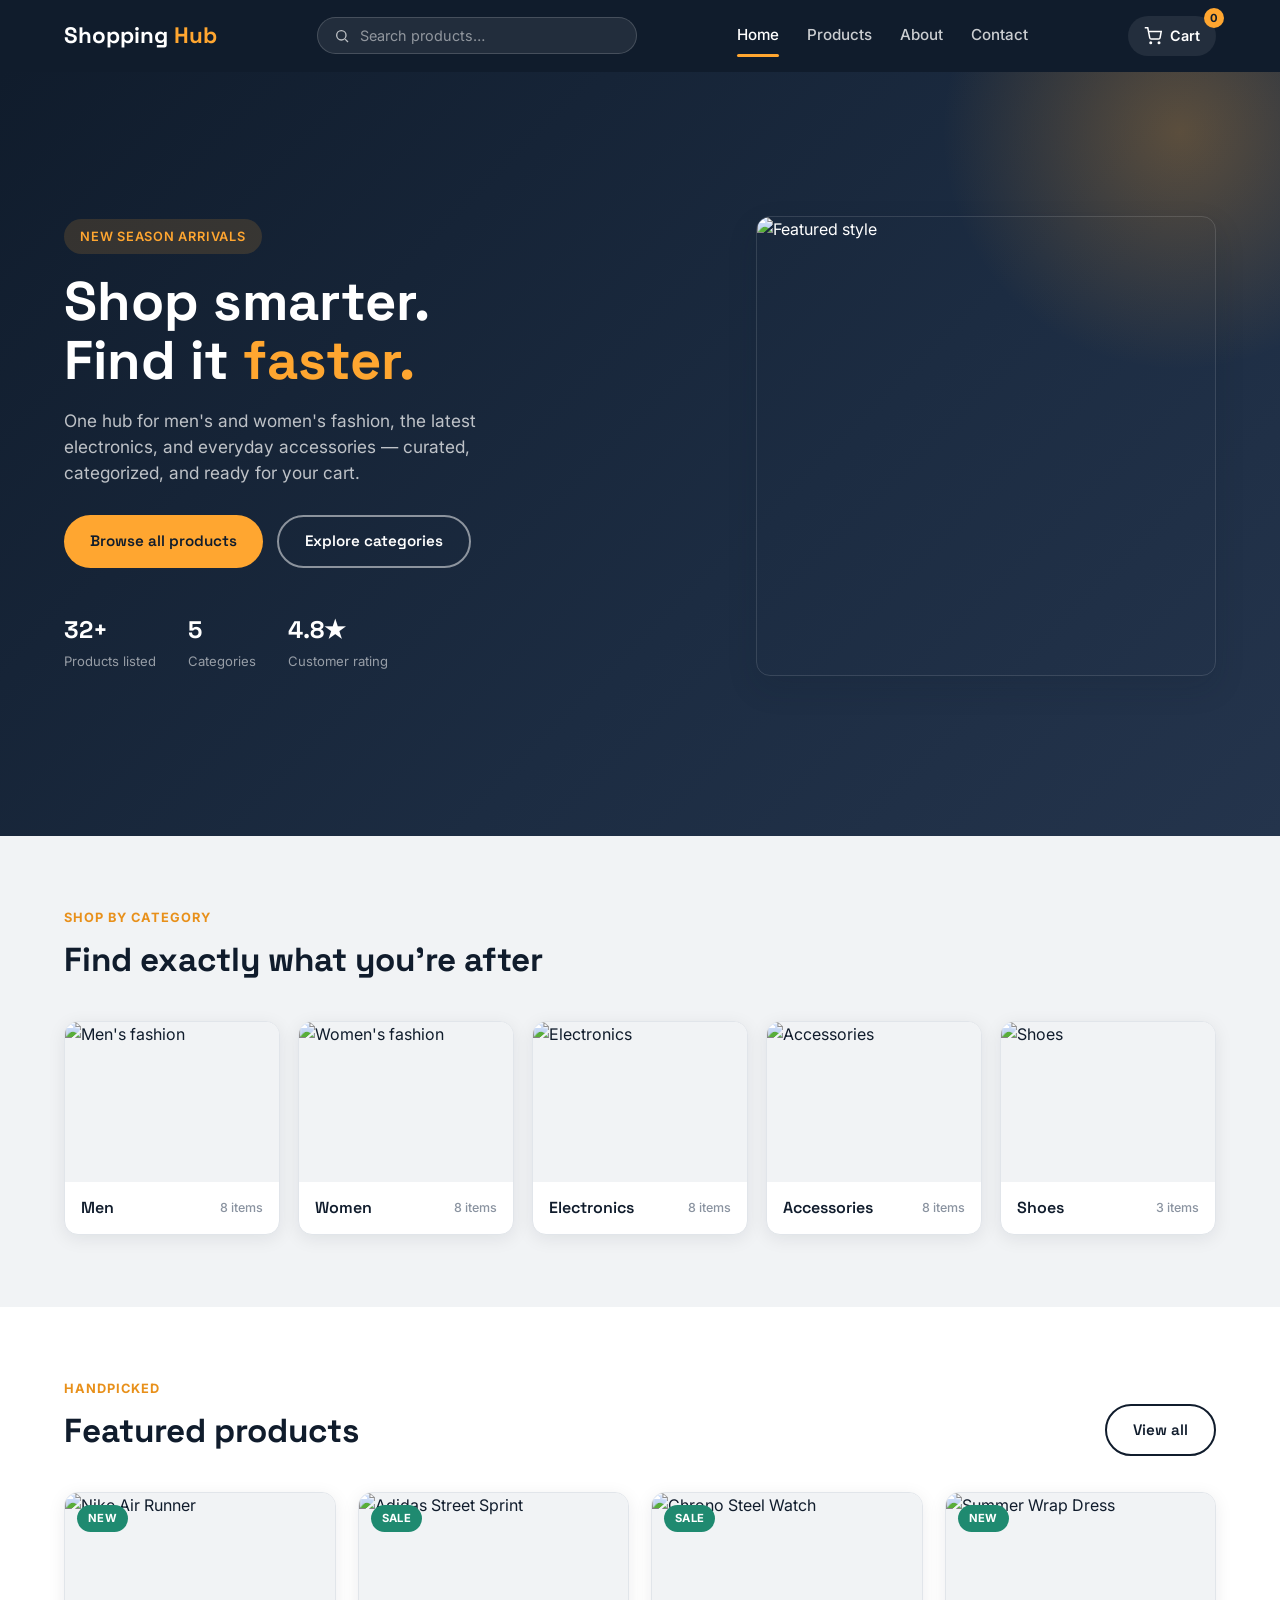
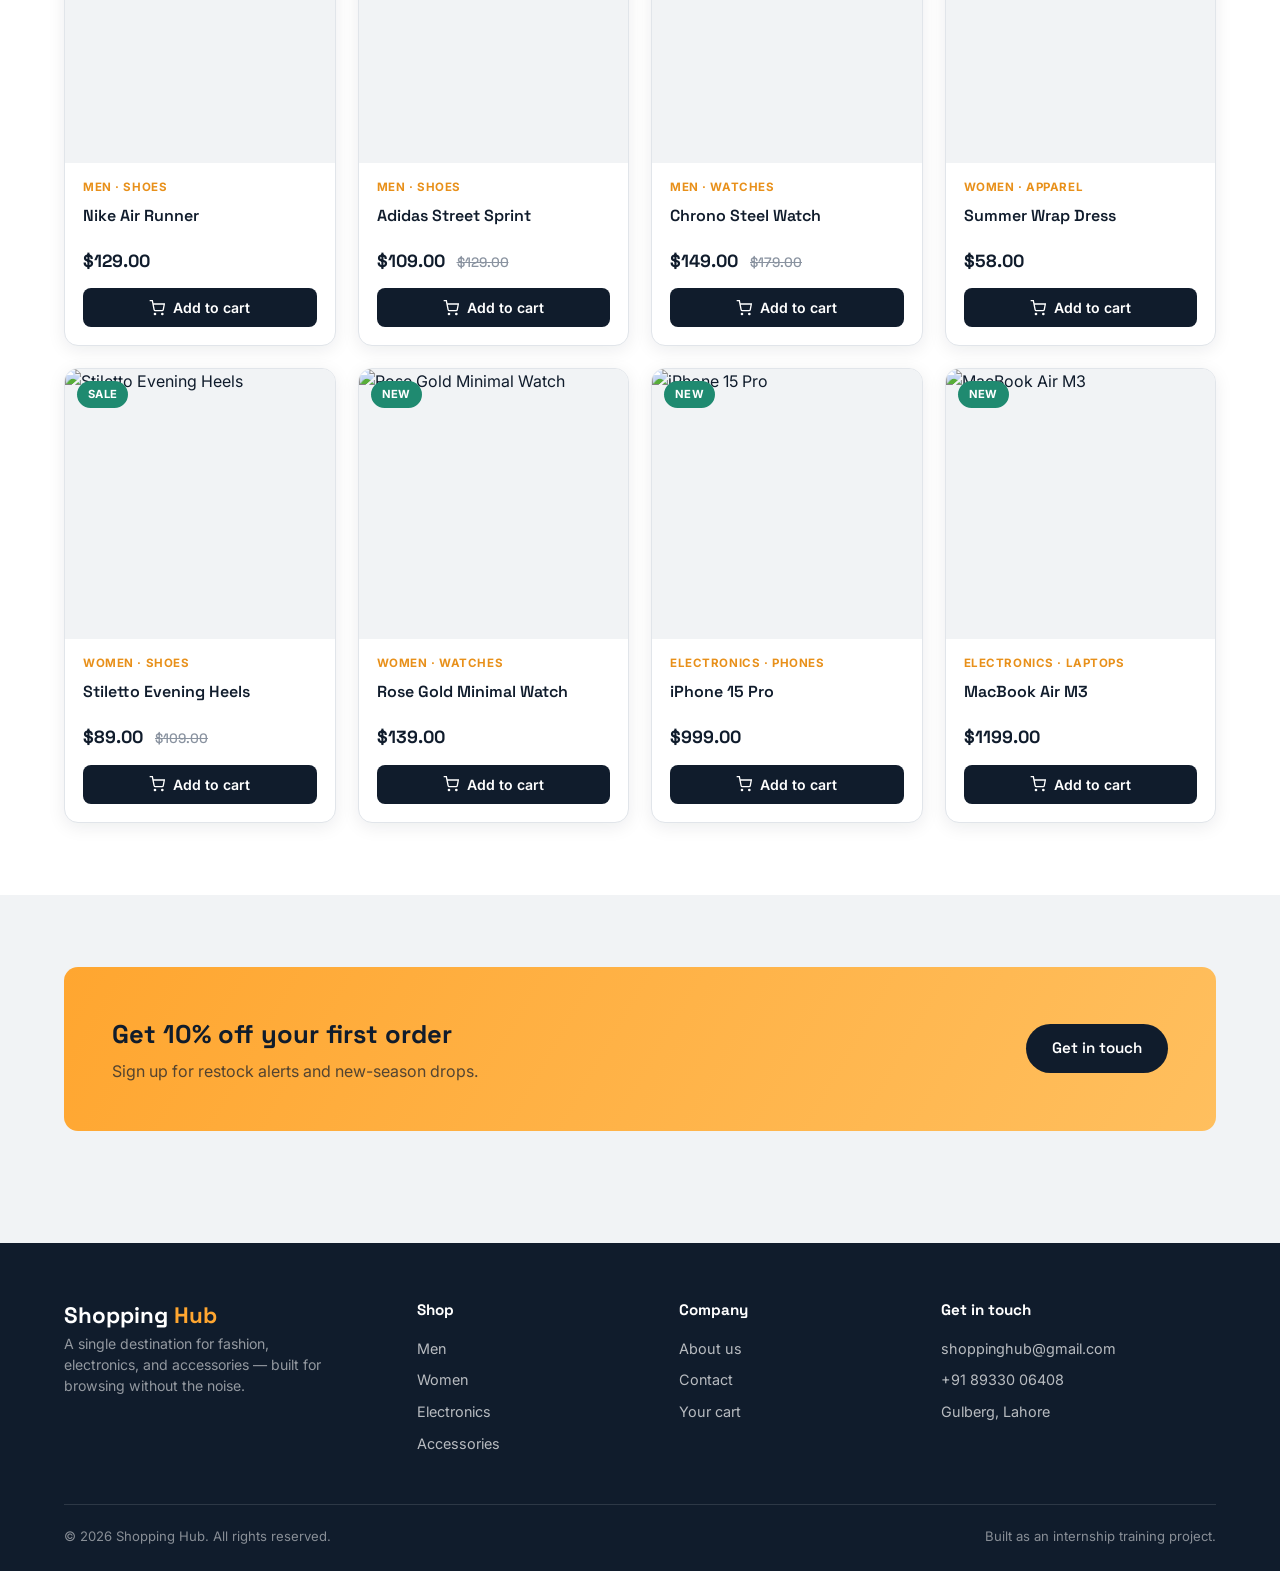
==== index.html @ f4cd49aa "Add files via upload" ====
<!DOCTYPE html>
<html lang="en">
<head>
<meta charset="UTF-8">
<meta name="viewport" content="width=device-width, initial-scale=1.0">
<title>Shopping Hub — Everything you need, in one place</title>
<link rel="stylesheet" href="main.css">
</head>
<body>

<header class="site-header">
  <div class="nav-top container">
    <a href="index.html" class="logo">Shopping<span>Hub</span></a>

    <div class="nav-search">
      <button type="button" id="header-search-btn" aria-label="Search">
        <svg width="16" height="16" viewBox="0 0 24 24" fill="none" stroke="currentColor" stroke-width="2"><circle cx="11" cy="11" r="7"/><path d="m21 21-4.3-4.3"/></svg>
      </button>
      <input type="text" id="header-search" placeholder="Search products…">
    </div>

    <nav class="nav-links js-nav-links">
      <a href="index.html" class="active">Home</a>
      <a href="products.html">Products</a>
      <a href="about.html">About</a>
      <a href="contact.html">Contact</a>
    </nav>

    <div class="nav-actions">
      <a href="cart.html" class="cart-link">
        <svg width="18" height="18" viewBox="0 0 24 24" fill="none" stroke="currentColor" stroke-width="2"><circle cx="9" cy="21" r="1"/><circle cx="20" cy="21" r="1"/><path d="M1 1h4l2.68 13.39a2 2 0 0 0 2 1.61h9.72a2 2 0 0 0 2-1.61L23 6H6"/></svg>
        <span class="cart-text">Cart</span>
        <span class="cart-badge js-cart-count">0</span>
      </a>
      <button class="nav-toggle js-nav-toggle" aria-label="Toggle menu" aria-expanded="false">☰</button>
    </div>
  </div>
</header>

<section class="hero">
  <div class="hero-inner container">
    <div>
      <span class="eyebrow">New season arrivals</span>
      <h1>Shop smarter. <br>Find it <em>faster.</em></h1>
      <p class="lead">One hub for men's and women's fashion, the latest electronics, and everyday accessories — curated, categorized, and ready for your cart.</p>
      <div class="hero-cta">
        <a href="products.html" class="btn btn-primary">Browse all products</a>
        <a href="#categories" class="btn btn-outline" style="border-color:rgba(255,255,255,0.5); color:#fff;">Explore categories</a>
      </div>
      <div class="hero-stats">
        <div><strong>32+</strong><span>Products listed</span></div>
        <div><strong>5</strong><span>Categories</span></div>
        <div><strong>4.8★</strong><span>Customer rating</span></div>
      </div>
    </div>
    <div class="hero-visual">
      <img src="images/hero.jpg" alt="Featured style">
    </div>
  </div>
</section>

<section id="categories">
  <div class="container">
    <div class="section-head">
      <div>
        <span class="tag">Shop by category</span>
        <h2>Find exactly what you're after</h2>
      </div>
    </div>
    <div class="cat-grid">
      <a href="products.html?cat=Men" class="cat-card">
        <div class="cat-img"><img src="images/black-hoodie.jpg" alt="Men's fashion"></div>
        <div class="cat-label">Men <span class="count">8 items</span></div>
      </a>
      <a href="products.html?cat=Women" class="cat-card">
        <div class="cat-img"><img src="images/dress.jpg" alt="Women's fashion"></div>
        <div class="cat-label">Women <span class="count">8 items</span></div>
      </a>
      <a href="products.html?cat=Electronics" class="cat-card">
        <div class="cat-img"><img src="images/macbook.jpg" alt="Electronics"></div>
        <div class="cat-label">Electronics <span class="count">8 items</span></div>
      </a>
      <a href="products.html?cat=Accessories" class="cat-card">
        <div class="cat-img"><img src="images/sunglasses.jpg" alt="Accessories"></div>
        <div class="cat-label">Accessories <span class="count">8 items</span></div>
      </a>
      <a href="products.html?cat=Shoes" class="cat-card">
        <div class="cat-img"><img src="images/heels.jpg" alt="Shoes"></div>
        <div class="cat-label">Shoes <span class="count">3 items</span></div>
      </a>
    </div>
  </div>
</section>

<section class="section-alt">
  <div class="container">
    <div class="section-head">
      <div>
        <span class="tag">Handpicked</span>
        <h2>Featured products</h2>
      </div>
      <a href="products.html" class="btn btn-outline">View all</a>
    </div>
    <div class="product-grid" id="featured-grid"></div>
  </div>
</section>

<section>
  <div class="container">
    <div class="cta-band">
      <div>
        <h2>Get 10% off your first order</h2>
        <p>Sign up for restock alerts and new-season drops.</p>
      </div>
      <a href="contact.html" class="btn btn-dark">Get in touch</a>
    </div>
  </div>
</section>

<footer class="site-footer">
  <div class="container">
    <div class="footer-grid">
      <div class="footer-brand">
        <a href="index.html" class="logo">Shopping<span>Hub</span></a>
        <p>A single destination for fashion, electronics, and accessories — built for browsing without the noise.</p>
      </div>
      <div>
        <h4>Shop</h4>
        <ul>
          <li><a href="products.html?cat=Men">Men</a></li>
          <li><a href="products.html?cat=Women">Women</a></li>
          <li><a href="products.html?cat=Electronics">Electronics</a></li>
          <li><a href="products.html?cat=Accessories">Accessories</a></li>
        </ul>
      </div>
      <div>
        <h4>Company</h4>
        <ul>
          <li><a href="about.html">About us</a></li>
          <li><a href="contact.html">Contact</a></li>
          <li><a href="cart.html">Your cart</a></li>
        </ul>
      </div>
      <div>
        <h4>Get in touch</h4>
        <ul>
          <li>shoppinghub@gmail.com</li>
          <li>+91 89330 06408</li>
          <li>Gulberg, Lahore</li>
        </ul>
      </div>
    </div>
    <div class="footer-bottom">
      <span>© 2026 Shopping Hub. All rights reserved.</span>
      <span>Built as an internship training project.</span>
    </div>
  </div>
</footer>

<script src="main.js"></script>
</body>
</html>
---- main.css ----
/* Shopping Hub - main stylesheet
   Theme: Navy + Amber */

@import url('https://fonts.googleapis.com/css2?family=Space+Grotesk:wght@500;600;700&family=Inter:wght@400;500;600;700&display=swap');

:root{
  /* Color tokens */
  --ink:        #101C2C;
  --ink-soft:   #1C2C42;
  --amber:      #FFA630;
  --amber-dark: #E8901A;
  --emerald:    #1F8A70;
  --paper:      #F1F3F5;
  --card:       #FFFFFF;
  --slate:      #5B6472;
  --slate-light:#8A93A0;
  --line:       #E1E5EA;
  --danger:     #E14848;

  /* Type */
  --font-display: 'Space Grotesk', sans-serif;
  --font-body: 'Inter', sans-serif;

  /* Layout */
  --radius: 14px;
  --radius-sm: 8px;
  --shadow: 0 4px 18px rgba(16, 28, 44, 0.08);
  --shadow-lift: 0 12px 30px rgba(16, 28, 44, 0.14);
  --maxw: 1200px;
}

*, *::before, *::after{ box-sizing: border-box; }

html{ scroll-behavior: smooth; }
html, body{ overflow-x: hidden; width: 100%; }

body{
  margin: 0;
  font-family: var(--font-body);
  background: var(--paper);
  color: var(--ink);
  line-height: 1.5;
  -webkit-font-smoothing: antialiased;
}

img{ max-width: 100%; display: block; }
a{ text-decoration: none; color: inherit; }
ul{ list-style: none; margin: 0; padding: 0; }
button{ font-family: inherit; cursor: pointer; }

.container{
  max-width: var(--maxw);
  margin: 0 auto;
  padding: 0 24px;
}

h1, h2, h3, h4{
  font-family: var(--font-display);
  font-weight: 700;
  margin: 0 0 12px;
  color: var(--ink);
}

p{ margin: 0 0 12px; color: var(--slate); }

:focus-visible{
  outline: 3px solid var(--amber);
  outline-offset: 2px;
}

@media (prefers-reduced-motion: reduce){
  *{ animation: none !important; transition: none !important; }
}

/* Buttons */
.btn{
  display: inline-flex;
  align-items: center;
  justify-content: center;
  gap: 8px;
  padding: 13px 26px;
  border-radius: 999px;
  border: none;
  font-family: var(--font-display);
  font-weight: 600;
  font-size: 0.95rem;
  transition: transform 0.15s ease, box-shadow 0.15s ease, background 0.15s ease;
}
.btn-primary{ background: var(--amber); color: var(--ink); }
.btn-primary:hover{ background: var(--amber-dark); transform: translateY(-2px); box-shadow: var(--shadow-lift); }
.btn-dark{ background: var(--ink); color: #fff; }
.btn-dark:hover{ background: var(--ink-soft); transform: translateY(-2px); box-shadow: var(--shadow-lift); }
.btn-outline{ background: transparent; border: 2px solid var(--ink); color: var(--ink); }
.btn-outline:hover{ background: var(--ink); color: #fff; }
.btn-block{ width: 100%; }
.btn:disabled{ opacity: 0.5; cursor: not-allowed; transform: none !important; }

/* Header / nav */
.site-header{ position: sticky; top: 0; z-index: 100; background: var(--ink); color: #fff; }
.nav-top{ display: flex; align-items: center; justify-content: space-between; padding: 16px 24px; gap: 24px; }
.logo{ font-family: var(--font-display); font-weight: 700; font-size: 1.4rem; color: #fff; display: flex; align-items: center; gap: 6px; white-space: nowrap; }
.logo span{ color: var(--amber); }

.nav-links{ display: flex; gap: 28px; font-weight: 500; font-size: 0.95rem; }
.nav-links a{ color: rgba(255,255,255,0.78); position: relative; padding: 4px 0; transition: color 0.15s ease; }
.nav-links a:hover, .nav-links a.active{ color: #fff; }
.nav-links a.active::after{ content: ''; position: absolute; left: 0; right: 0; bottom: -6px; height: 3px; border-radius: 3px; background: var(--amber); }

.nav-search{ display: flex; align-items: center; background: rgba(255,255,255,0.08); border: 1px solid rgba(255,255,255,0.16); border-radius: 999px; padding: 8px 16px; gap: 8px; flex: 1; max-width: 320px; }
.nav-search input{ background: transparent; border: none; outline: none; color: #fff; font-family: var(--font-body); font-size: 0.9rem; width: 100%; }
.nav-search input::placeholder{ color: rgba(255,255,255,0.5); }
.nav-search svg{ flex-shrink: 0; opacity: 0.7; }
.nav-search button{ background: none; border: none; padding: 0; display: flex; align-items: center; color: #fff; transition: opacity 0.15s ease; }
.nav-search button:hover svg{ opacity: 1; }
.nav-search button:hover{ opacity: 1; }

.nav-actions{ display: flex; align-items: center; gap: 18px; }
.cart-link{ position: relative; display: flex; align-items: center; gap: 8px; background: rgba(255,255,255,0.08); padding: 9px 16px; border-radius: 999px; font-weight: 600; font-size: 0.9rem; transition: background 0.15s ease; }
.cart-link:hover{ background: rgba(255,255,255,0.16); }
.cart-badge{ position: absolute; top: -8px; right: -8px; background: var(--amber); color: var(--ink); font-size: 0.7rem; font-weight: 700; min-width: 20px; height: 20px; border-radius: 999px; display: flex; align-items: center; justify-content: center; padding: 0 4px; transition: transform 0.25s cubic-bezier(.34,1.56,.64,1); }
.cart-badge.bump{ animation: bump 0.4s ease; }
@keyframes bump{ 0%{ transform: scale(1); } 35%{ transform: scale(1.5); } 100%{ transform: scale(1); } }

.nav-toggle{ display: none; background: transparent; border: none; color: #fff; font-size: 1.6rem; }

/* Hero */
.hero{
  background: linear-gradient(135deg, var(--ink) 0%, var(--ink-soft) 60%, #24344c 100%);
  color: #fff;
  position: relative;
  overflow: hidden;
}
.hero::before{ content: ''; position: absolute; width: 480px; height: 480px; background: radial-gradient(circle, rgba(255,166,48,0.28) 0%, transparent 70%); top: -180px; right: -140px; }
.hero-inner{ display: grid; grid-template-columns: 1.1fr 0.9fr; align-items: center; gap: 48px; padding: 72px 24px 88px; position: relative; z-index: 1; }
.eyebrow{ display: inline-flex; align-items: center; gap: 8px; background: rgba(255,166,48,0.15); color: var(--amber); font-weight: 600; font-size: 0.8rem; letter-spacing: 0.06em; text-transform: uppercase; padding: 8px 16px; border-radius: 999px; margin-bottom: 18px; }
.hero h1{ color: #fff; font-size: clamp(2.2rem, 4.4vw, 3.4rem); line-height: 1.08; margin-bottom: 18px; }
.hero h1 em{ font-style: normal; color: var(--amber); }
.hero p.lead{ color: rgba(255,255,255,0.72); font-size: 1.08rem; max-width: 480px; margin-bottom: 30px; }
.hero-cta{ display: flex; gap: 14px; flex-wrap: wrap; }

.hero-stats{ display: flex; gap: 32px; margin-top: 44px; flex-wrap: wrap; }
.hero-stats div strong{ display: block; font-family: var(--font-display); font-size: 1.5rem; color: #fff; }
.hero-stats div span{ font-size: 0.82rem; color: rgba(255,255,255,0.55); }

.hero-visual{ position: relative; width: 100%; max-width: 460px; max-height: 460px; aspect-ratio: 1/1; margin-left: auto; border-radius: var(--radius); overflow: hidden; border: 1px solid rgba(255,255,255,0.12); box-shadow: var(--shadow-lift); }
.hero-visual img{ width: 100%; height: 100%; object-fit: cover; object-position: top center; }

/* Category pills */
.category-pills{ display: flex; gap: 10px; flex-wrap: wrap; position: relative; }
.pill{ padding: 10px 20px; border-radius: 999px; border: 2px solid var(--line); background: var(--card); font-weight: 600; font-size: 0.9rem; color: var(--slate); transition: all 0.18s ease; }
.pill:hover{ border-color: var(--amber); color: var(--ink); }
.pill.active{ background: var(--ink); border-color: var(--ink); color: #fff; }

/* Sections */
section{ padding: 72px 0; }
.section-head{ display: flex; align-items: flex-end; justify-content: space-between; gap: 24px; margin-bottom: 36px; flex-wrap: wrap; }
.section-head .tag{ color: var(--amber-dark); font-weight: 700; font-size: 0.8rem; letter-spacing: 0.08em; text-transform: uppercase; display: block; margin-bottom: 8px; }
.section-head h2{ margin: 0; font-size: clamp(1.6rem, 2.6vw, 2.1rem); }
.section-alt{ background: var(--card); }

/* Category tiles (home) */
.cat-grid{ display: grid; grid-template-columns: repeat(5, 1fr); gap: 18px; }
.cat-card{ background: var(--card); border-radius: var(--radius); overflow: hidden; box-shadow: var(--shadow); transition: transform 0.2s ease, box-shadow 0.2s ease; border: 1px solid var(--line); }
.cat-card:hover{ transform: translateY(-6px); box-shadow: var(--shadow-lift); }
.cat-card .cat-img{ aspect-ratio: 4/3; overflow: hidden; background: var(--paper); }
.cat-card .cat-img img{ width: 100%; height: 100%; object-fit: cover; transition: transform 0.4s ease; }
.cat-card:hover .cat-img img{ transform: scale(1.06); }
.cat-card .cat-label{ padding: 14px 16px; display: flex; align-items: center; justify-content: space-between; font-family: var(--font-display); font-weight: 600; }
.cat-card .cat-label .count{ font-family: var(--font-body); font-size: 0.78rem; color: var(--slate-light); font-weight: 500; }

/* Product grid & cards */
.product-grid{ display: grid; grid-template-columns: repeat(4, 1fr); gap: 22px; }
.product-card{ background: var(--card); border-radius: var(--radius); overflow: hidden; border: 1px solid var(--line); box-shadow: var(--shadow); transition: transform 0.2s ease, box-shadow 0.2s ease; display: flex; flex-direction: column; position: relative; }
.product-card::after{
  content: '';
  position: absolute;
  top: 0; left: -60%;
  width: 40%; height: 100%;
  background: linear-gradient(115deg, transparent 0%, rgba(255,255,255,0.55) 50%, transparent 100%);
  transform: skewX(-20deg);
  pointer-events: none;
  opacity: 0;
  z-index: 2;
}
.product-card:hover::after{ opacity: 1; animation: shine-sweep 0.9s ease forwards; }
@keyframes shine-sweep{ from{ left: -60%; } to{ left: 130%; } }
.product-card:hover{ transform: translateY(-5px); box-shadow: var(--shadow-lift); }
.product-card:active{ transform: translateY(-2px) scale(0.99); box-shadow: 0 0 0 3px rgba(255,166,48,0.35), var(--shadow-lift); }

.product-thumb{ position: relative; aspect-ratio: 1/1; background: var(--paper); overflow: hidden; }
.product-thumb img{ width: 100%; height: 100%; object-fit: cover; transition: transform 0.4s ease; }
.product-card:hover .product-thumb img{ transform: scale(1.07); }
.product-badge{ position: absolute; top: 12px; left: 12px; background: var(--emerald); color: #fff; font-size: 0.7rem; font-weight: 700; padding: 5px 11px; border-radius: 999px; text-transform: uppercase; letter-spacing: 0.03em; }
.product-info{ padding: 16px 18px 18px; display: flex; flex-direction: column; gap: 8px; flex: 1; }
.product-cat{ font-size: 0.72rem; font-weight: 700; color: var(--amber-dark); text-transform: uppercase; letter-spacing: 0.05em; }
.product-name{ font-family: var(--font-display); font-weight: 600; font-size: 1rem; color: var(--ink); }
.product-price{ font-family: var(--font-display); font-weight: 700; font-size: 1.1rem; color: var(--ink); margin-top: auto; }
.product-price .old{ font-size: 0.85rem; color: var(--slate-light); text-decoration: line-through; font-weight: 500; margin-left: 8px; }

.add-cart-btn{ margin-top: 6px; width: 100%; background: var(--ink); color: #fff; padding: 11px; border-radius: var(--radius-sm); border: none; font-weight: 600; font-size: 0.88rem; display: flex; align-items: center; justify-content: center; gap: 8px; transition: background 0.15s ease, transform 0.15s ease; }
.add-cart-btn:hover{ background: var(--amber); color: var(--ink); }
.add-cart-btn:active{ transform: scale(0.97); }
.add-cart-btn.added{
  background: var(--emerald);
  color: #fff;
  box-shadow: 0 0 0 4px rgba(31,138,112,0.25), 0 0 14px rgba(31,138,112,0.55);
  animation: added-pop 0.4s ease;
}
@keyframes added-pop{ 0%{ transform: scale(1); } 40%{ transform: scale(1.06); } 100%{ transform: scale(1); } }

.no-results{ grid-column: 1 / -1; text-align: center; padding: 60px 20px; color: var(--slate); }
.no-results strong{ display: block; font-family: var(--font-display); font-size: 1.2rem; color: var(--ink); margin-bottom: 6px; }

/* Product toolbar */
.product-toolbar{ display: flex; align-items: center; justify-content: space-between; gap: 20px; flex-wrap: wrap; margin-bottom: 28px; }
.results-count{ color: var(--slate); font-size: 0.9rem; }
.results-count strong{ color: var(--ink); }
.sort-select{ padding: 10px 16px; border-radius: var(--radius-sm); border: 1px solid var(--line); background: var(--card); font-family: var(--font-body); font-size: 0.88rem; color: var(--ink); }

/* About page */
.about-hero{ background: var(--ink); color: #fff; padding: 64px 0; text-align: center; }
.about-hero h1{ color: #fff; }
.about-hero p{ color: rgba(255,255,255,0.7); max-width: 560px; margin: 0 auto; }
.value-grid{ display: grid; grid-template-columns: repeat(3, 1fr); gap: 24px; }
.value-card{ background: var(--card); border: 1px solid var(--line); border-radius: var(--radius); padding: 28px; }
.value-card .icon{ width: 46px; height: 46px; border-radius: 12px; background: rgba(255,166,48,0.15); color: var(--amber-dark); display: flex; align-items: center; justify-content: center; font-size: 1.3rem; margin-bottom: 16px; }
.story-block{ display: grid; grid-template-columns: 1fr 1fr; gap: 48px; align-items: center; }
.story-block img{ border-radius: var(--radius); box-shadow: var(--shadow); }

.story-milestones{ display: grid; grid-template-columns: repeat(3, 1fr); gap: 18px; margin-top: 48px; padding-top: 40px; border-top: 1px solid var(--line); }
.milestone{ text-align: center; }
.milestone strong{ display: block; font-family: var(--font-display); font-size: 2rem; color: var(--amber-dark); margin-bottom: 6px; }
.milestone span{ font-size: 0.86rem; color: var(--slate); }

/* Contact page */
.contact-wrap{ display: grid; grid-template-columns: 0.9fr 1.1fr; gap: 40px; }
.contact-info{ background: var(--ink); color: #fff; border-radius: var(--radius); padding: 40px 32px; }
.contact-info h3{ color: #fff; }
.contact-info p{ color: rgba(255,255,255,0.68); }
.contact-item{ display: flex; gap: 14px; align-items: flex-start; margin-bottom: 22px; }
.contact-item .ico{ width: 40px; height: 40px; border-radius: 10px; background: rgba(255,166,48,0.16); color: var(--amber); display: flex; align-items: center; justify-content: center; flex-shrink: 0; }
.contact-item strong{ display: block; font-family: var(--font-display); }
.contact-item span{ color: rgba(255,255,255,0.68); font-size: 0.92rem; }

.contact-form{ background: var(--card); border-radius: var(--radius); border: 1px solid var(--line); padding: 36px; }
.form-row{ display: grid; grid-template-columns: 1fr 1fr; gap: 18px; }
.field{ margin-bottom: 18px; }
.field label{ display: block; font-weight: 600; font-size: 0.88rem; margin-bottom: 7px; color: var(--ink); }
.field input, .field textarea, .field select{ width: 100%; padding: 12px 14px; border-radius: var(--radius-sm); border: 1.5px solid var(--line); font-family: var(--font-body); font-size: 0.94rem; background: var(--paper); transition: border-color 0.15s ease; }
.field input:focus, .field textarea:focus, .field select:focus{ border-color: var(--amber); outline: none; background: #fff; }
.field textarea{ resize: vertical; min-height: 120px; }
.field.error input, .field.error textarea{ border-color: var(--danger); }
.field .error-msg{ color: var(--danger); font-size: 0.78rem; margin-top: 5px; display: none; }
.field.error .error-msg{ display: block; }
.form-success{ display: none; background: rgba(31,138,112,0.1); border: 1.5px solid var(--emerald); color: var(--emerald); padding: 16px 18px; border-radius: var(--radius-sm); font-weight: 600; margin-bottom: 18px; align-items: center; gap: 10px; }
.form-success.show{ display: flex; }

/* Cart page */
.cart-layout{ display: grid; grid-template-columns: 1fr 340px; gap: 32px; align-items: start; }
.cart-items{ background: var(--card); border-radius: var(--radius); border: 1px solid var(--line); overflow: hidden; }
.cart-row{ display: grid; grid-template-columns: 80px 1fr auto auto auto; gap: 18px; align-items: center; padding: 18px 22px; border-bottom: 1px solid var(--line); }
.cart-row:last-child{ border-bottom: none; }
.cart-row img{ width: 80px; height: 80px; object-fit: cover; border-radius: var(--radius-sm); background: var(--paper); }
.cart-row .item-name{ font-family: var(--font-display); font-weight: 600; }
.cart-row .item-cat{ font-size: 0.78rem; color: var(--slate-light); text-transform: uppercase; }
.qty-control{ display: flex; align-items: center; border: 1.5px solid var(--line); border-radius: 999px; overflow: hidden; }
.qty-control button{ width: 30px; height: 30px; background: var(--paper); border: none; font-weight: 700; color: var(--ink); }
.qty-control button:hover{ background: var(--amber); }
.qty-control span{ width: 32px; text-align: center; font-weight: 600; }
.remove-btn{ background: none; border: none; color: var(--danger); font-size: 0.82rem; font-weight: 600; }
.remove-btn:hover{ text-decoration: underline; }
.item-total{ font-family: var(--font-display); font-weight: 700; }

.cart-summary{ background: var(--ink); color: #fff; border-radius: var(--radius); padding: 28px; position: sticky; top: 100px; }
.cart-summary h3{ color: #fff; }
.summary-row{ display: flex; justify-content: space-between; padding: 10px 0; color: rgba(255,255,255,0.78); font-size: 0.92rem; border-bottom: 1px solid rgba(255,255,255,0.12); }
.summary-row.total{ color: #fff; font-weight: 700; font-size: 1.15rem; font-family: var(--font-display); border-bottom: none; padding-top: 16px; }
.empty-cart{ text-align: center; padding: 90px 20px; background: var(--card); border-radius: var(--radius); border: 1px solid var(--line); }
.empty-cart .icon{ font-size: 3rem; margin-bottom: 14px; }

/* CTA band */
.cta-band{ background: linear-gradient(120deg, var(--amber) 0%, #ffbf5e 100%); border-radius: var(--radius); padding: 48px; display: flex; align-items: center; justify-content: space-between; gap: 24px; flex-wrap: wrap; }
.cta-band h2{ margin: 0; font-size: 1.6rem; }
.cta-band p{ color: rgba(16,28,44,0.72); margin: 6px 0 0; }

/* Footer */
.site-footer{ background: var(--ink); color: rgba(255,255,255,0.7); padding: 56px 0 24px; margin-top: 40px; }
.footer-grid{ display: grid; grid-template-columns: 1.4fr 1fr 1fr 1.2fr; gap: 32px; margin-bottom: 40px; }
.footer-grid h4{ color: #fff; font-size: 0.95rem; margin-bottom: 16px; }
.footer-grid ul li{ margin-bottom: 10px; font-size: 0.9rem; }
.footer-grid ul li a:hover{ color: var(--amber); }
.footer-brand p{ color: rgba(255,255,255,0.55); font-size: 0.88rem; max-width: 280px; }
.footer-bottom{ border-top: 1px solid rgba(255,255,255,0.12); padding-top: 22px; display: flex; justify-content: space-between; font-size: 0.82rem; color: rgba(255,255,255,0.5); flex-wrap: wrap; gap: 10px; }

/* Toast */
.toast{ position: fixed; bottom: 28px; right: 28px; background: var(--ink); color: #fff; padding: 16px 22px; border-radius: var(--radius-sm); box-shadow: var(--shadow-lift); display: flex; align-items: center; gap: 12px; transform: translateY(20px); opacity: 0; pointer-events: none; transition: all 0.3s ease; z-index: 200; font-size: 0.92rem; font-weight: 500; }
.toast.show{ transform: translateY(0); opacity: 1; }
.toast .dot{ width: 10px; height: 10px; border-radius: 50%; background: var(--emerald); flex-shrink: 0; }

/* Page header / breadcrumb */
.page-head{ background: var(--card); border-bottom: 1px solid var(--line); padding: 20px 0; }
.page-head .crumb{ font-size: 0.85rem; color: var(--slate); }
.page-head .crumb strong{ color: var(--ink); }

/* Responsive */
@media (max-width: 1080px){
  .cat-grid{ grid-template-columns: repeat(3, 1fr); }
  .product-grid{ grid-template-columns: repeat(3, 1fr); }
  .footer-grid{ grid-template-columns: 1fr 1fr; }
}

@media (max-width: 900px){
  .nav-search{ display: none; }
  .nav-links{ position: absolute; top: 100%; left: 0; right: 0; background: var(--ink); flex-direction: column; gap: 0; padding: 8px 24px 18px; display: none; }
  .nav-links.open{ display: flex; }
  .nav-links a{ padding: 12px 0; border-bottom: 1px solid rgba(255,255,255,0.08); }
  .nav-links a.active::after{ display: none; }
  .nav-toggle{ display: block; }

  .nav-top{ padding: 14px 16px; flex-wrap: wrap; gap: 12px; }
  .logo{ font-size: 1.2rem; }
  .container{ padding: 0 16px; }
  section{ padding: 48px 0; }

  .hero-inner{ grid-template-columns: 1fr; padding: 48px 24px 56px; }
  .hero-visual{ order: -1; max-width: 100%; max-height: 320px; aspect-ratio: 16/9; margin-left: 0; }

  .story-block{ grid-template-columns: 1fr; }
  .story-milestones{ grid-template-columns: 1fr 1fr; }
  .story-block img{ order: -1; }

  .contact-wrap{ grid-template-columns: 1fr; }
  .contact-form{ padding: 24px 20px; }
  .contact-info{ padding: 28px 22px; }

  .cart-layout{ grid-template-columns: 1fr; }
  .cart-summary{ position: static; }

  .value-grid{ grid-template-columns: 1fr 1fr; }
  .product-toolbar{ flex-direction: column; align-items: stretch; }
  .sort-select{ width: 100%; }
  .cta-band{ padding: 32px 24px; }
}

@media (max-width: 680px){
  .cat-grid{ grid-template-columns: 1fr 1fr; }
  .product-grid{ grid-template-columns: 1fr 1fr; }
  .form-row{ grid-template-columns: 1fr; }
  .value-grid{ grid-template-columns: 1fr; }
  .footer-grid{ grid-template-columns: 1fr 1fr; }
  .cta-band{ flex-direction: column; text-align: center; }
  .cart-row{ grid-template-columns: 60px 1fr; grid-template-areas: "img name" "img qty" "img total"; }
  .cart-row img{ grid-area: img; width: 60px; height: 60px; }
  .cart-row .item-details{ grid-area: name; }
  .cart-row .qty-control{ grid-area: qty; }
  .cart-row .item-total{ grid-area: total; }
}

@media (max-width: 560px){
  .hero-inner{ padding: 40px 16px 44px; }
  .hero h1{ font-size: 1.9rem; }
  .hero-visual{ max-height: 240px; aspect-ratio: 4/3; }
  .cart-summary{ padding: 22px; }
  .about-hero{ padding: 44px 0; }
}

@media (max-width: 480px){
  .cat-grid{ grid-template-columns: 1fr 1fr; gap: 12px; }
  .product-grid{ grid-template-columns: 1fr 1fr; gap: 14px; }
  .hero-stats{ gap: 20px; }
  .footer-grid{ grid-template-columns: 1fr; }
  .footer-bottom{ flex-direction: column; text-align: center; }
}

@media (max-width: 380px){
  .cat-grid{ grid-template-columns: 1fr; }
  .product-grid{ grid-template-columns: 1fr; }
  .hero-stats{ flex-direction: column; gap: 12px; }
  .nav-actions{ gap: 10px; }
  .cart-link .cart-text{ display: none; }
}
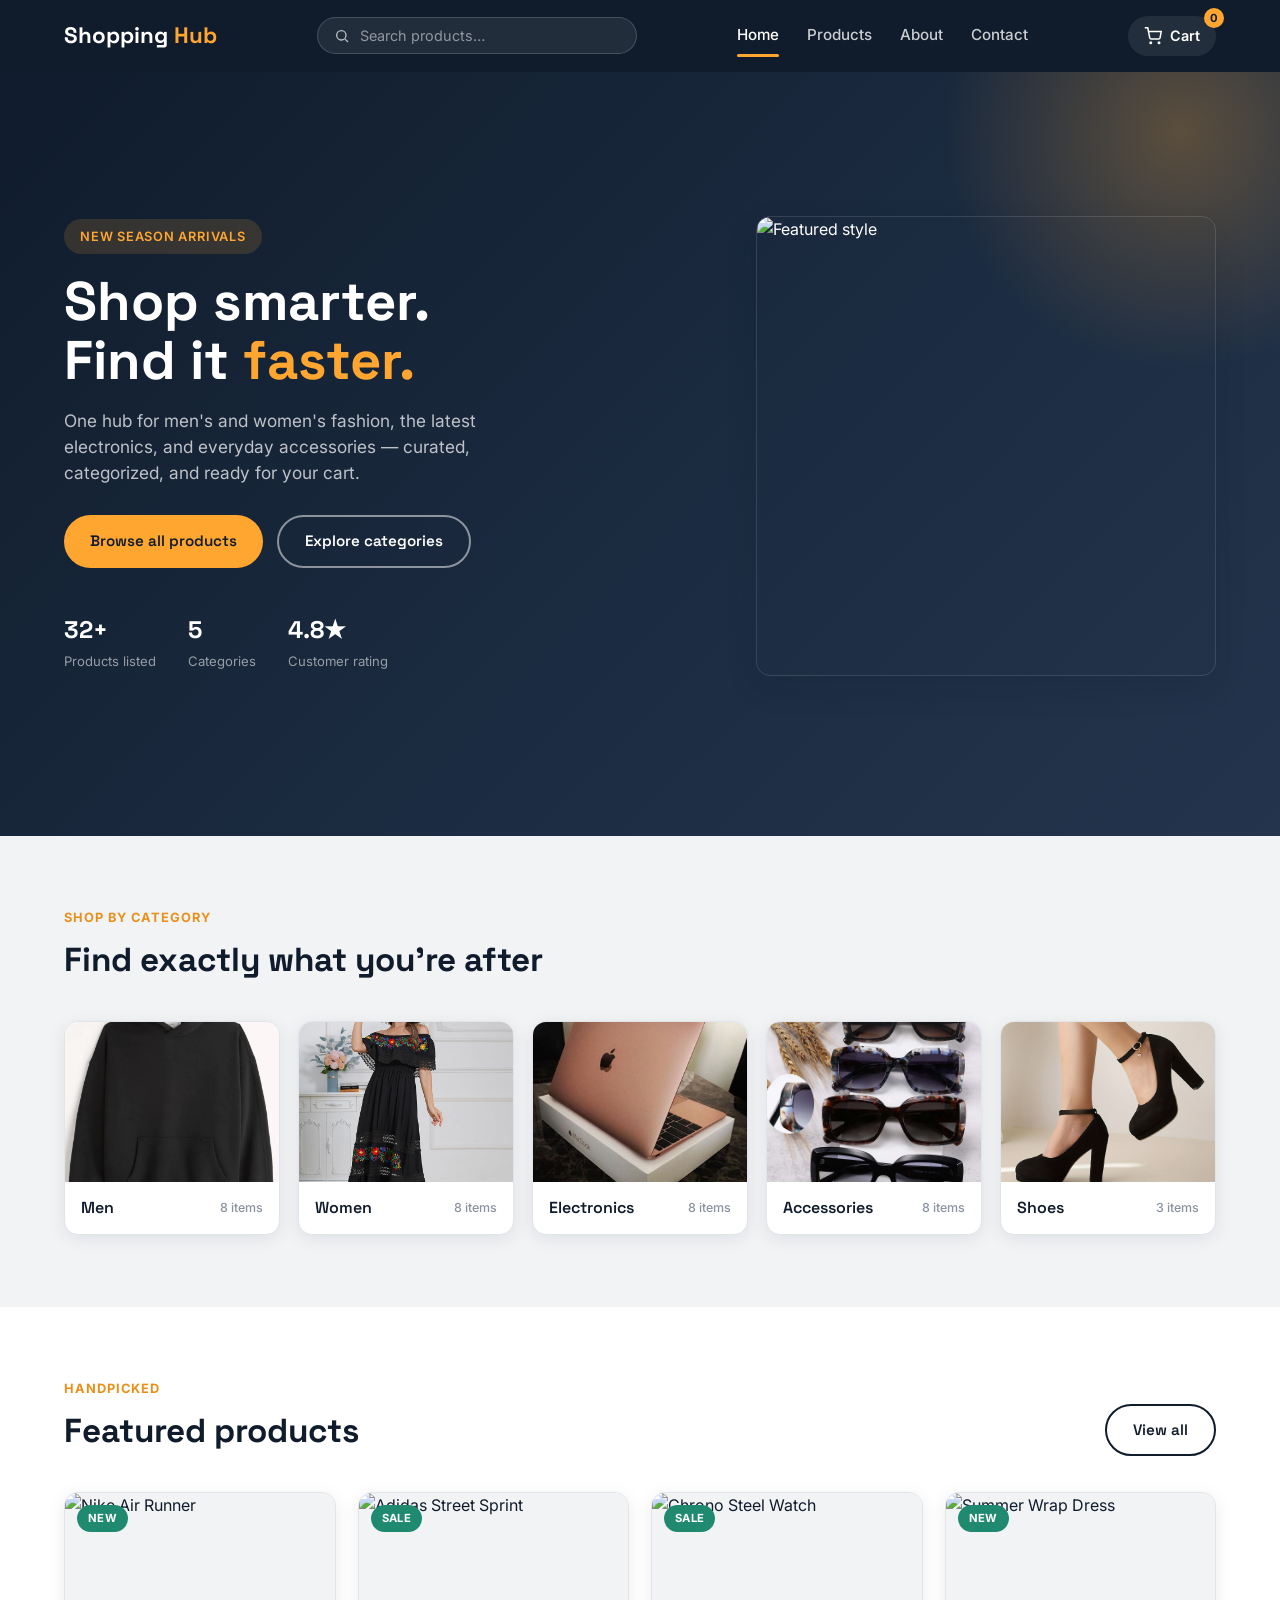
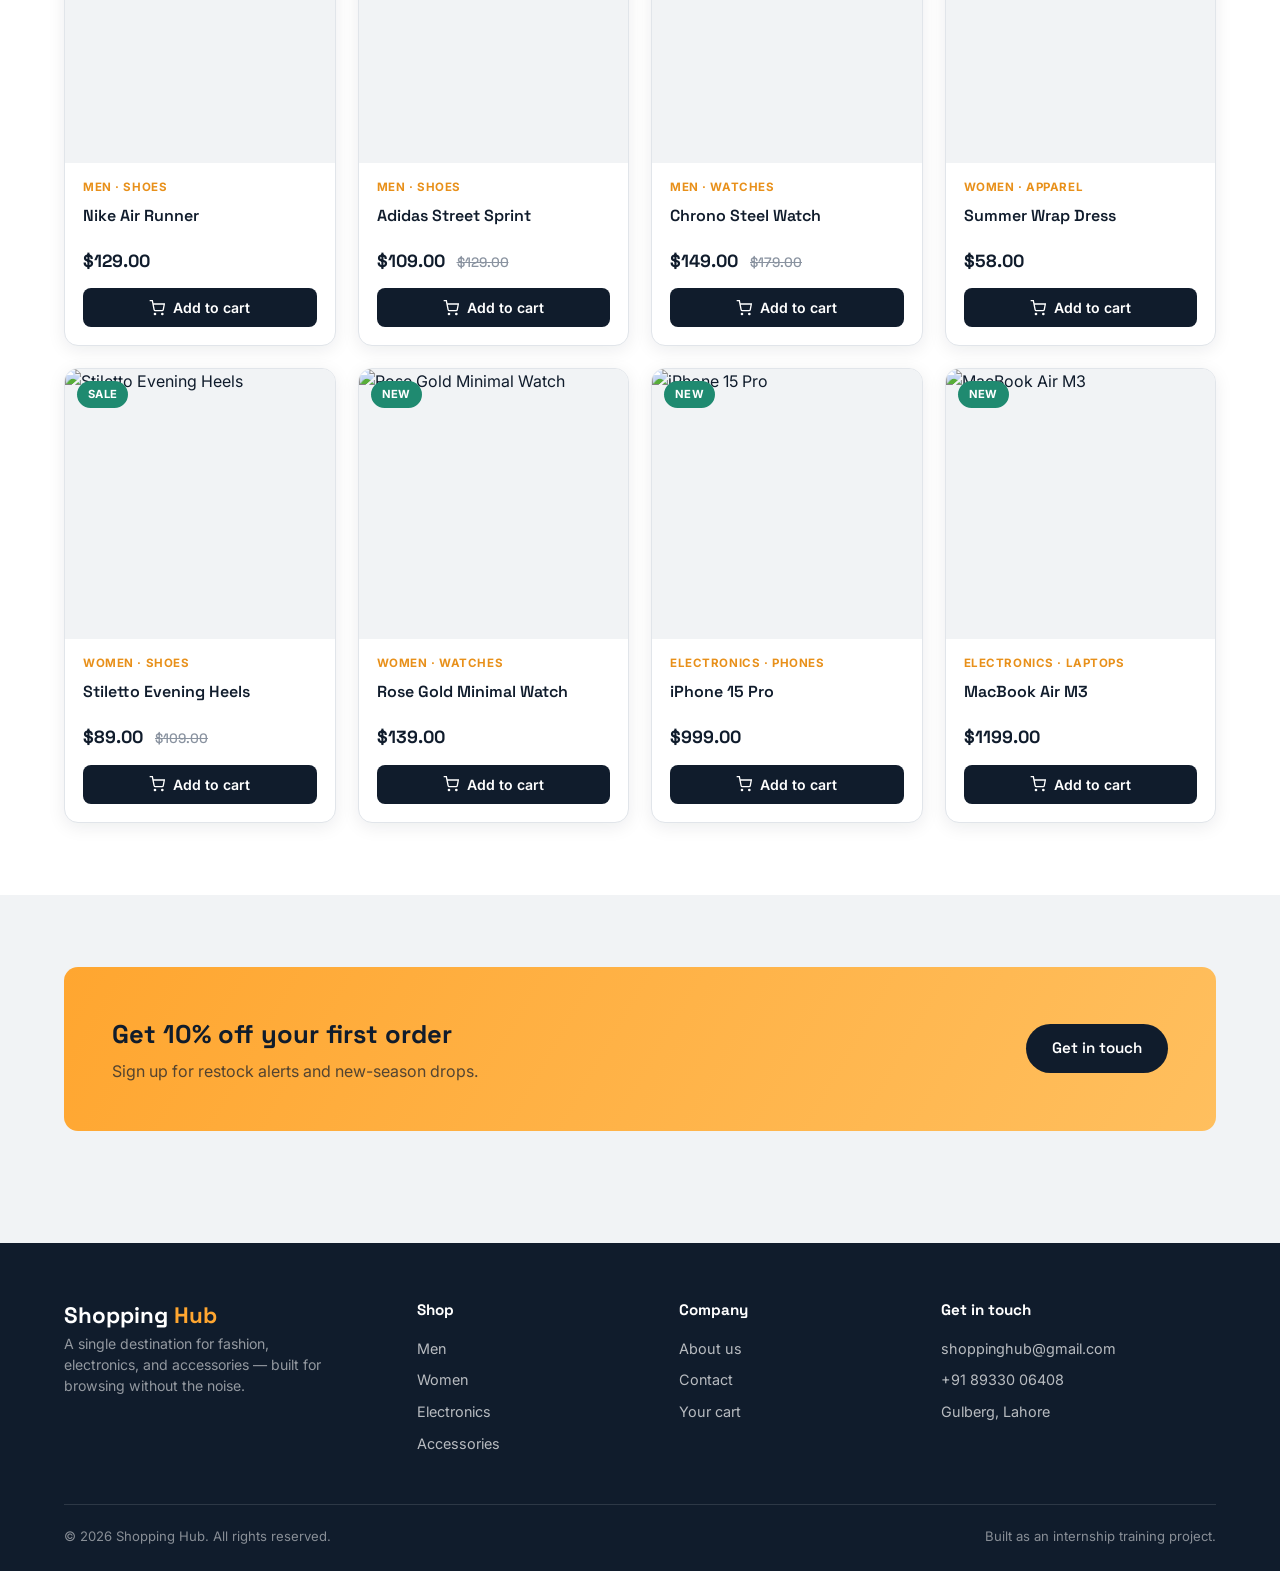
==== commit e86dd212: "Update index.html" ====
--- a/index.html
+++ b/index.html
@@ -69,23 +69,23 @@
     </div>
     <div class="cat-grid">
       <a href="products.html?cat=Men" class="cat-card">
-        <div class="cat-img"><img src="images/black-hoodie.jpg" alt="Men's fashion"></div>
+        <div class="cat-img"><img src="black-hoodie.jpg" alt="Men's fashion"></div>
         <div class="cat-label">Men <span class="count">8 items</span></div>
       </a>
       <a href="products.html?cat=Women" class="cat-card">
-        <div class="cat-img"><img src="images/dress.jpg" alt="Women's fashion"></div>
+        <div class="cat-img"><img src="dress.jpg" alt="Women's fashion"></div>
         <div class="cat-label">Women <span class="count">8 items</span></div>
       </a>
       <a href="products.html?cat=Electronics" class="cat-card">
-        <div class="cat-img"><img src="images/macbook.jpg" alt="Electronics"></div>
+        <div class="cat-img"><img src="macbook.jpg" alt="Electronics"></div>
         <div class="cat-label">Electronics <span class="count">8 items</span></div>
       </a>
       <a href="products.html?cat=Accessories" class="cat-card">
-        <div class="cat-img"><img src="images/sunglasses.jpg" alt="Accessories"></div>
+        <div class="cat-img"><img src="sunglasses.jpg" alt="Accessories"></div>
         <div class="cat-label">Accessories <span class="count">8 items</span></div>
       </a>
       <a href="products.html?cat=Shoes" class="cat-card">
-        <div class="cat-img"><img src="images/heels.jpg" alt="Shoes"></div>
+        <div class="cat-img"><img src="heels.jpg" alt="Shoes"></div>
         <div class="cat-label">Shoes <span class="count">3 items</span></div>
       </a>
     </div>
@@ -159,4 +159,4 @@
 
 <script src="main.js"></script>
 </body>
-</html>+</html>
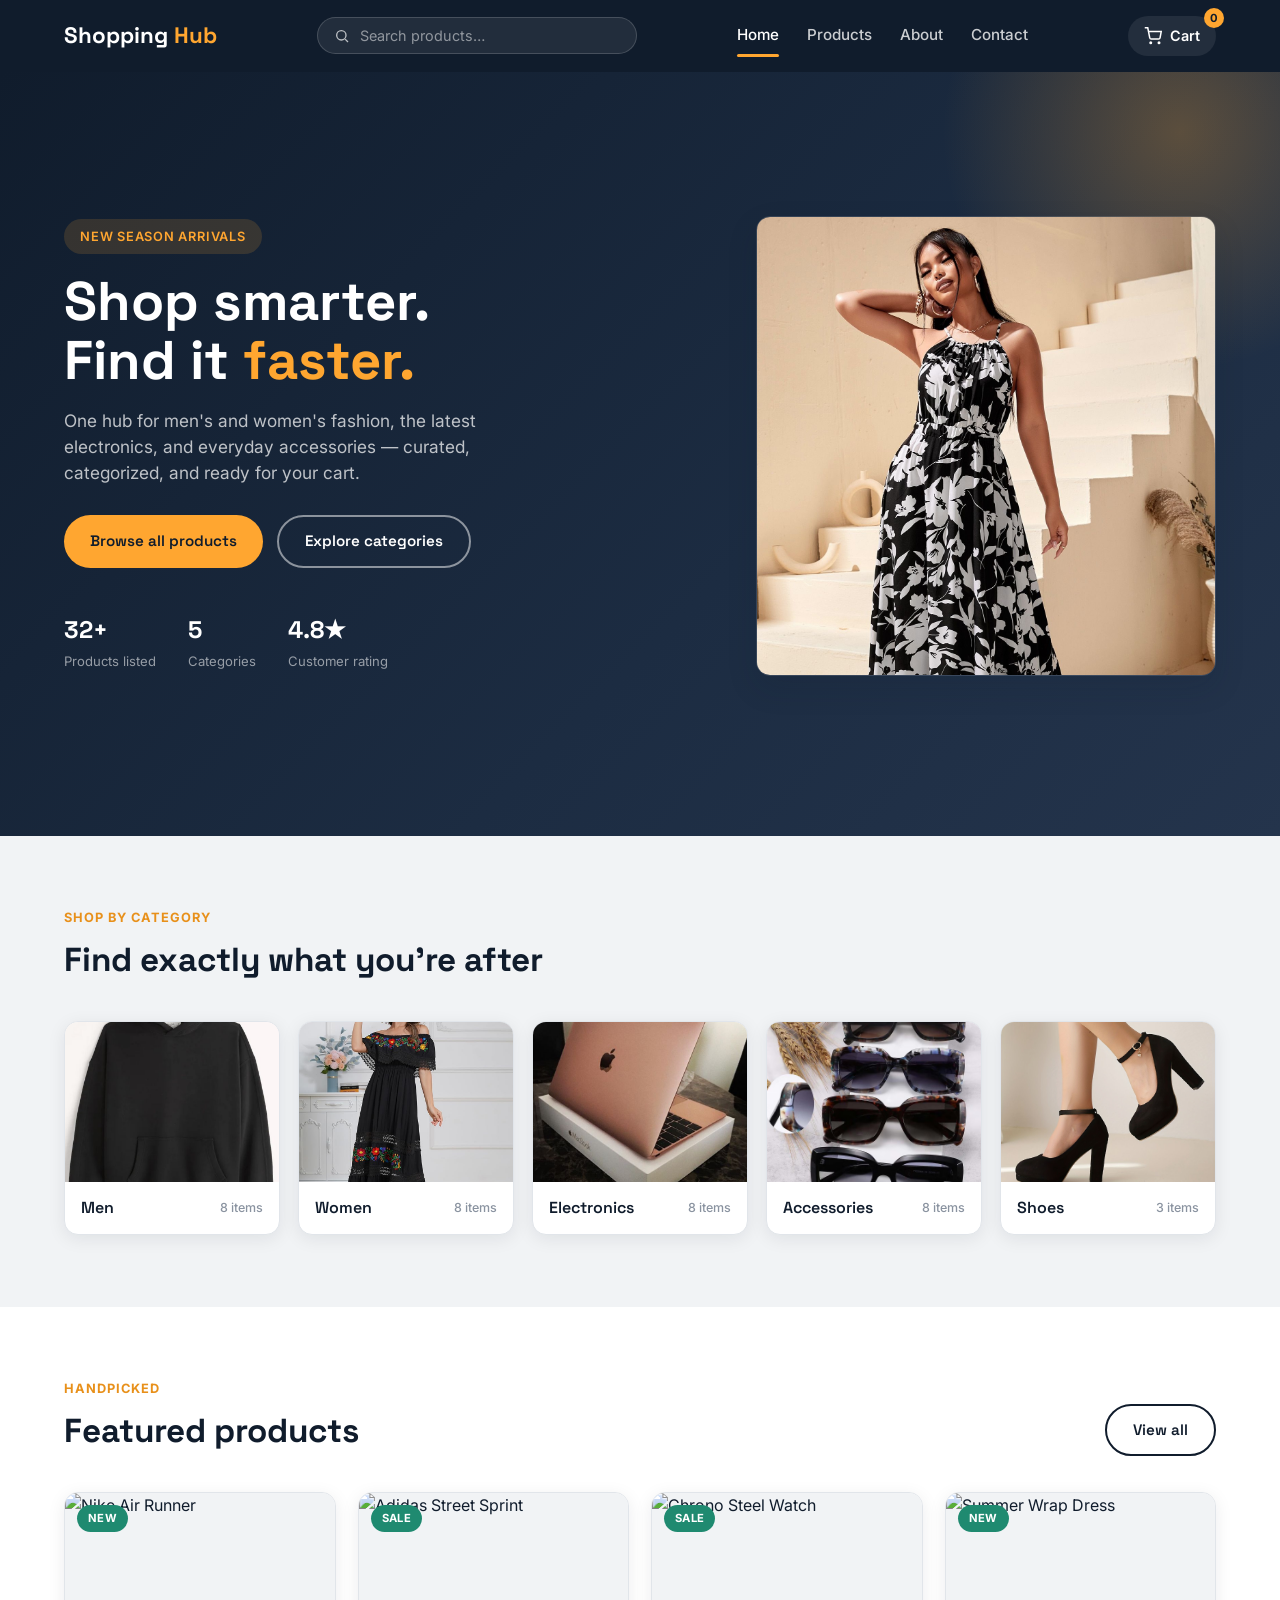
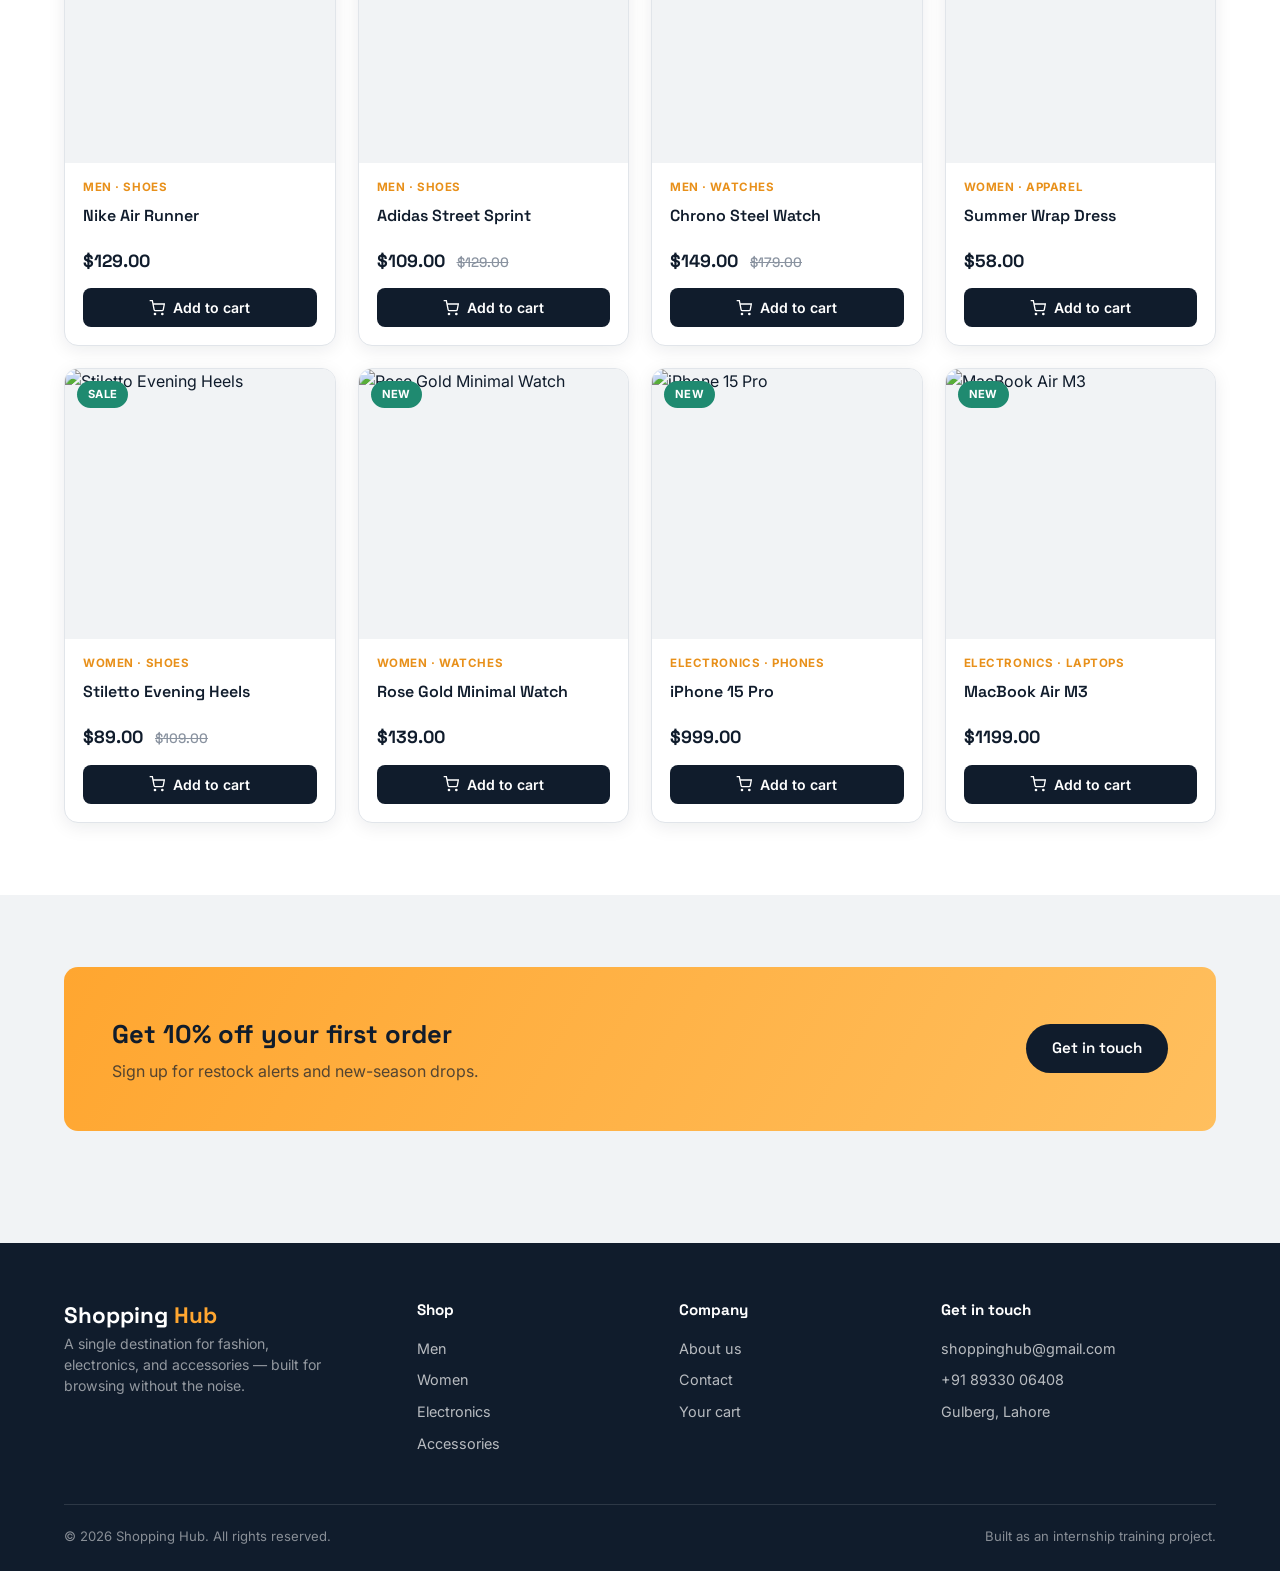
==== commit 527fbe83: "Update index.html" ====
--- a/index.html
+++ b/index.html
@@ -54,7 +54,7 @@
       </div>
     </div>
     <div class="hero-visual">
-      <img src="images/hero.jpg" alt="Featured style">
+      <img src="hero.jpg" alt="Featured style">
     </div>
   </div>
 </section>
